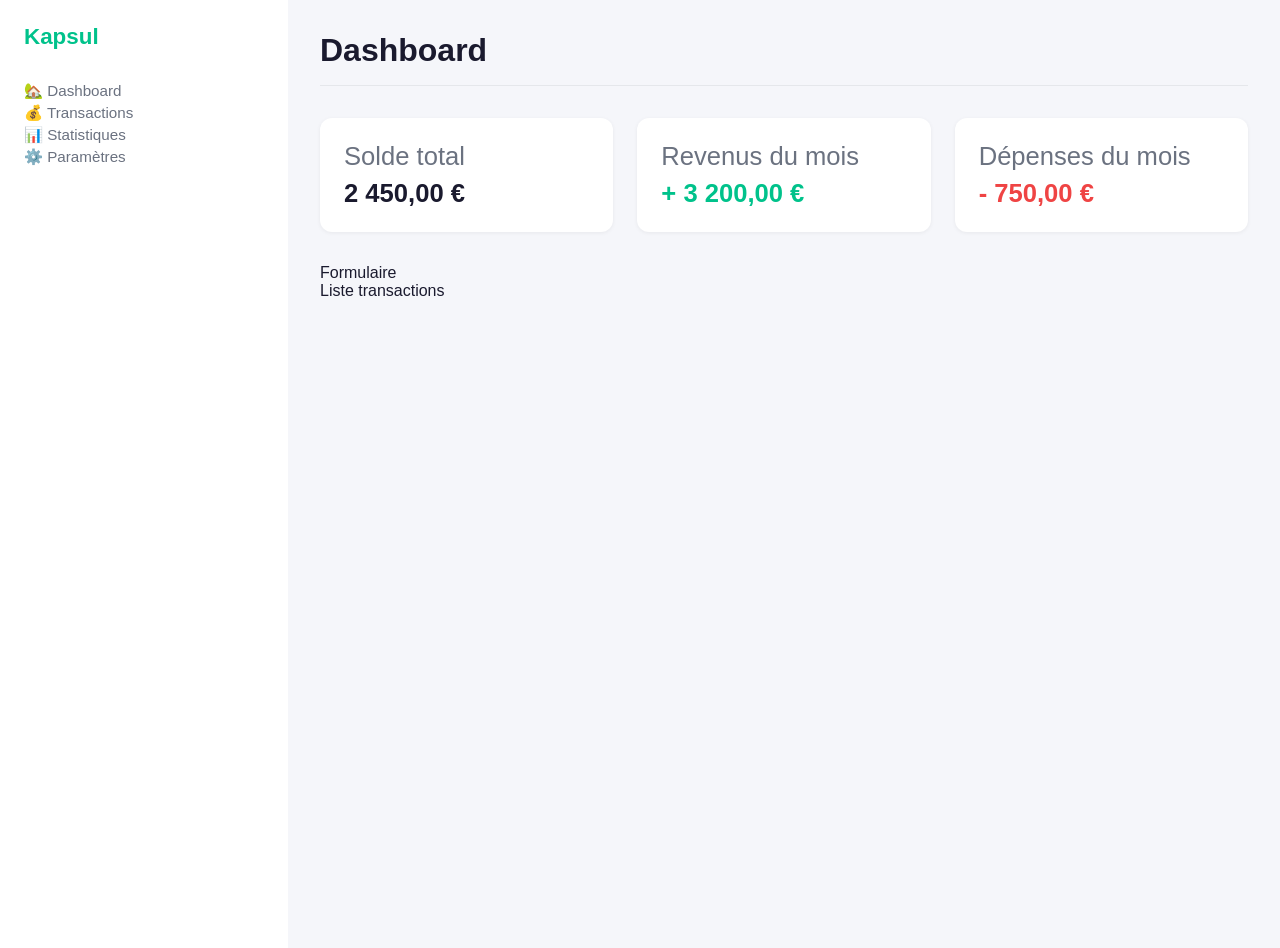
==== index.html @ 9578c9a0 "first step index.html and style.css" ====
<!doctype html>
<html lang="fr">
  <head>
    <meta charset="UTF-8" />
    <meta name="viewport" content="width=device-width, initial-scale=1.0" />
    <title>Kapsul | Home</title>
    <link rel="stylesheet" href="style.css" />
  </head>
  <body>
    <div class="app">
      <aside class="sidebar">
        <h2>Kapsul</h2>
        <ul>
          <li>🏡 Dashboard</li>
          <li>💰 Transactions</li>
          <li>📊 Statistiques</li>
          <li>⚙️ Paramètres</li>
        </ul>
      </aside>
      <div class="content">
        <header class="topbar">
          <h1>Dashboard</h1>
        </header>
        <main>
          <section class="summary">
            <div class="card">
              <span class="card-label">Solde total</span>
              <span class="card-amount">2 450,00 €</span>
            </div>
            <div class="card">
              <span class="card-label">Revenus du mois</span>
              <span class="card-amount income">+ 3 200,00 €</span>
            </div>
            <div class="card">
              <span class="card-label">Dépenses du mois</span>
              <span class="card-amount expense">- 750,00 €</span>
            </div>
          </section>
          <section>Formulaire</section>
          <section>Liste transactions</section>
        </main>
      </div>
    </div>
    <footer></footer>
  </body>
</html>
---- style.css ----
* {
  padding: 0;
  margin: 0;
}

:root {
  --background: #f5f6fa;
  --sidebar: white;
  --main-color: #00c28b;
  --main-color-font: #1a1a2e;
  --second-color-font: #6b7280;
}

body {
  background-color: var(--background);
  font-family: "Inter", sans-serif;
  color: var(--main-color-font);
}

.app {
  display: flex;
}

.sidebar {
  width: 240px;
  height: 100vh;
  background-color: var(--sidebar);
  padding: 1.5rem;
}

.sidebar h2 {
  color: var(--main-color);
  font-size: 1.4rem;
  margin-bottom: 2rem;
}

.sidebar ul {
  list-style: none;
}

.sidebar ul li {
  padding: 0.75rem 1 rem;
  border-radius: 8px;
  cursor: pointer;
  color: var(--second-color-font);
  font-size: 0.95rem;
  margin-bottom: 0.25rem;
}

.sidebar ul li:hover {
  background-color: #f0fdf9;
  color: var(--main-color);
}

.content {
  flex: 1;
  padding: 2rem;
}

.topbar {
  border-bottom: 1px solid #e5e7eb;
  padding-bottom: 1rem;
  margin-bottom: 2rem;
}

.summary {
  display: flex;
  gap: 1.5rem;
  margin-bottom: 2rem;
}

.card {
  background-color: white;
  border-radius: 12px;
  padding: 1.5rem;
  flex: 1;
  display: flex;
  flex-direction: column;
  gap: 0.5rem;
  box-shadow: 0 1px 4px rgba(0, 0, 0, 0.06);
}

.card-label {
  font-size: 1.6rem;
  color: var(--second-color-font);
}

.card-amount {
  font-size: 1.6rem;
  font-weight: 700;
}

.income {
  color: var(--main-color);
}

.expense {
  color: #ef4444;
}
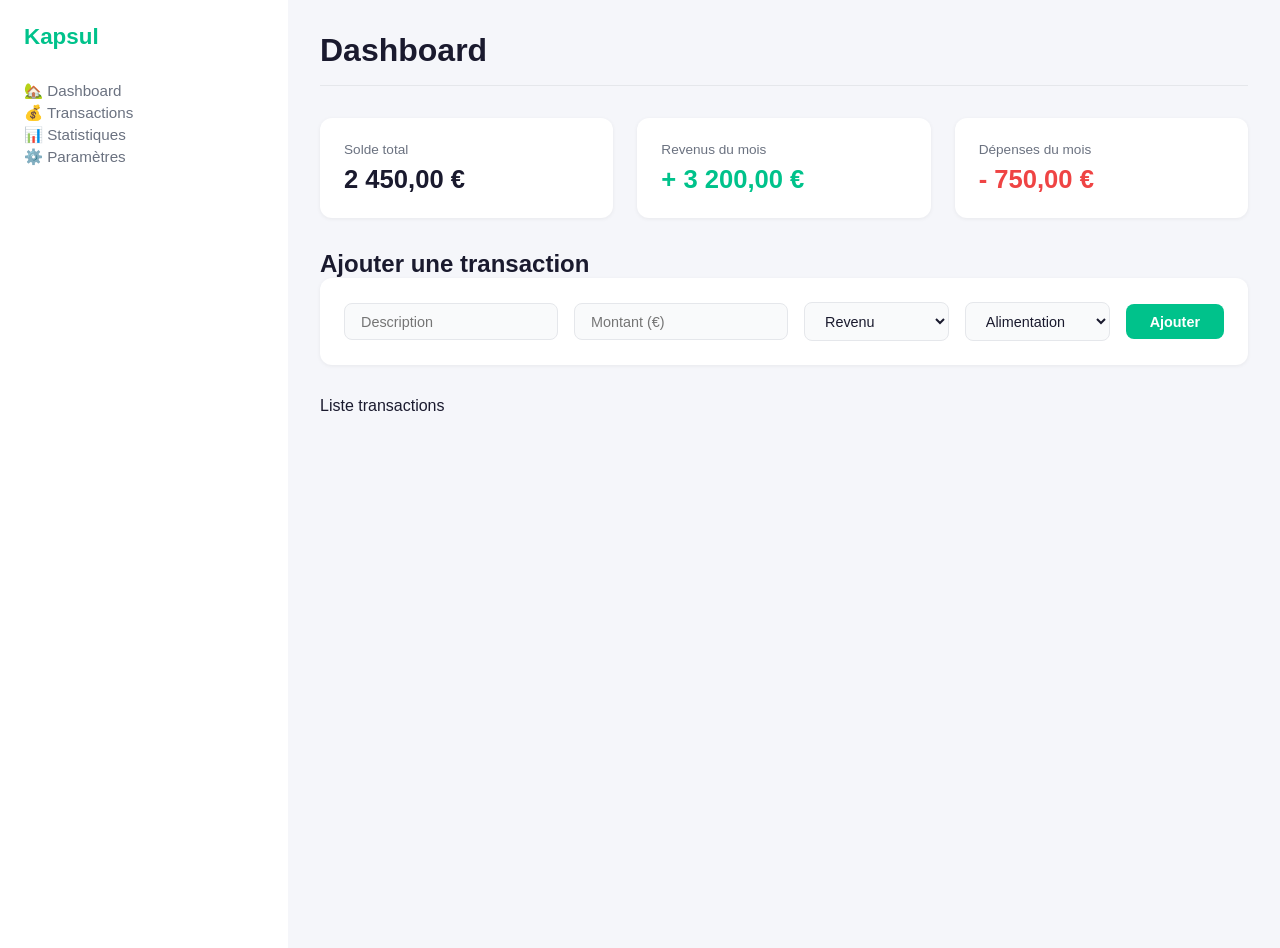
==== commit 7a4608b8: "update part transactions" ====
--- a/index.html
+++ b/index.html
@@ -36,7 +36,26 @@
               <span class="card-amount expense">- 750,00 €</span>
             </div>
           </section>
-          <section>Formulaire</section>
+          <section class="form-section">
+            <h2>Ajouter une transaction</h2>
+            <div class="form-div">
+              <input type="text" id="description" placeholder="Description" />
+              <input type="number" id="montant" placeholder="Montant (€)" />
+              <select id="type">
+                <option value="income">Revenu</option>
+                <option value="expense">Dépense</option>
+              </select>
+              <select id="categorie">
+                <option value="alimentation">Alimentation</option>
+                <option value="logement">Logement</option>
+                <option value="transport">Transport</option>
+                <option value="salaire">Salaire</option>
+                <option value="loisirs">Loisirs</option>
+                <option value="autre">Autres</option>
+              </select>
+              <button id="button-add">Ajouter</button>
+            </div>
+          </section>
           <section>Liste transactions</section>
         </main>
       </div>
--- a/style.css
+++ b/style.css
@@ -81,7 +81,7 @@
 }
 
 .card-label {
-  font-size: 1.6rem;
+  font-size: 0.85rem;
   color: var(--second-color-font);
 }
 
@@ -97,3 +97,40 @@
 .expense {
   color: #ef4444;
 }
+
+.form-div {
+  display: flex;
+  gap: 1rem;
+  align-items: center;
+  background-color: white;
+  padding: 1.5rem;
+  border-radius: 12px;
+  box-shadow: 0 1px 4px rgba(0, 0, 0, 0.06);
+  margin-bottom: 2rem;
+}
+
+.form-div input,
+.form-div select {
+  padding: 0.6rem 1rem;
+  border: 1px solid #e5e7eb;
+  border-radius: 8px;
+  font-size: 0.9rem;
+  color: var(--main-color-font);
+  background-color: #f9fafb;
+  flex: 1;
+}
+
+.form-div button {
+  padding: 0.6rem 1.5rem;
+  background-color: var(--main-color);
+  color: white;
+  border: none;
+  border-radius: 8px;
+  font-size: 0.9rem;
+  font-weight: 600;
+  cursor: pointer;
+}
+
+.form-div button:hover {
+  background-color: #00a876;
+}
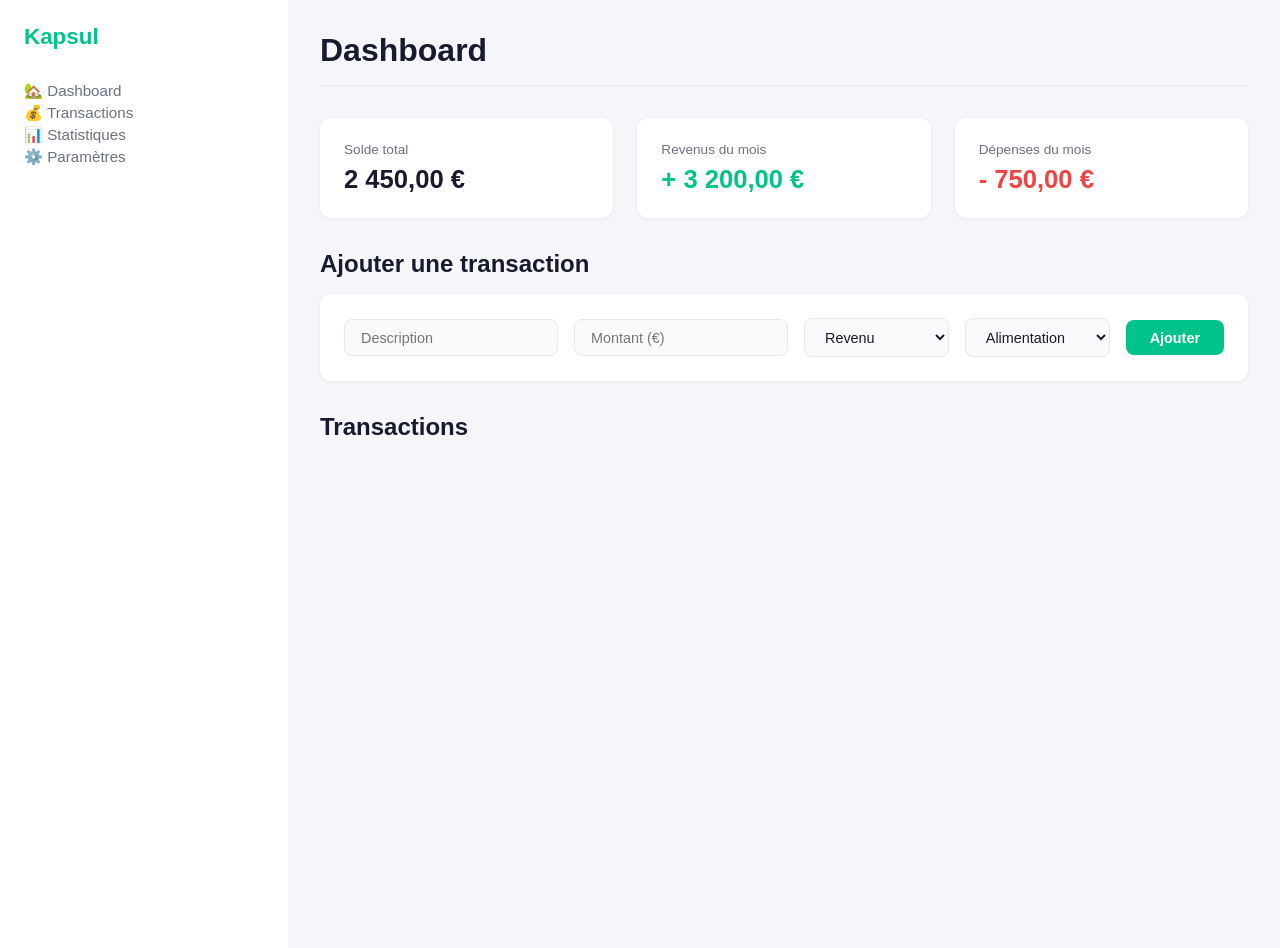
==== commit 1e6ad8a6: "add button for register transactions" ====
--- a/index.html
+++ b/index.html
@@ -56,10 +56,14 @@
               <button id="button-add">Ajouter</button>
             </div>
           </section>
-          <section>Liste transactions</section>
+          <section class="transactions-section">
+            <h2>Transactions</h2>
+            <div id="transactions-list"></div>
+          </section>
         </main>
       </div>
     </div>
     <footer></footer>
+    <script src="script.js"></script>
   </body>
 </html>
--- a/style.css
+++ b/style.css
@@ -98,6 +98,10 @@
   color: #ef4444;
 }
 
+.form-section h2 {
+  margin-bottom: 1rem;
+}
+
 .form-div {
   display: flex;
   gap: 1rem;
@@ -134,3 +138,17 @@
 .form-div button:hover {
   background-color: #00a876;
 }
+
+.transactions-section h2 {
+  margin-bottom: 1rem;
+}
+
+.transaction-item {
+  display: flex;
+  justify-content: space-between;
+  padding: 1rem 1.5rem;
+  background-color: white;
+  border-radius: 10px;
+  margin-bottom: 0.75rem;
+  box-shadow: 0 1px 4px rgba(0, 0, 0, 0.06);
+}
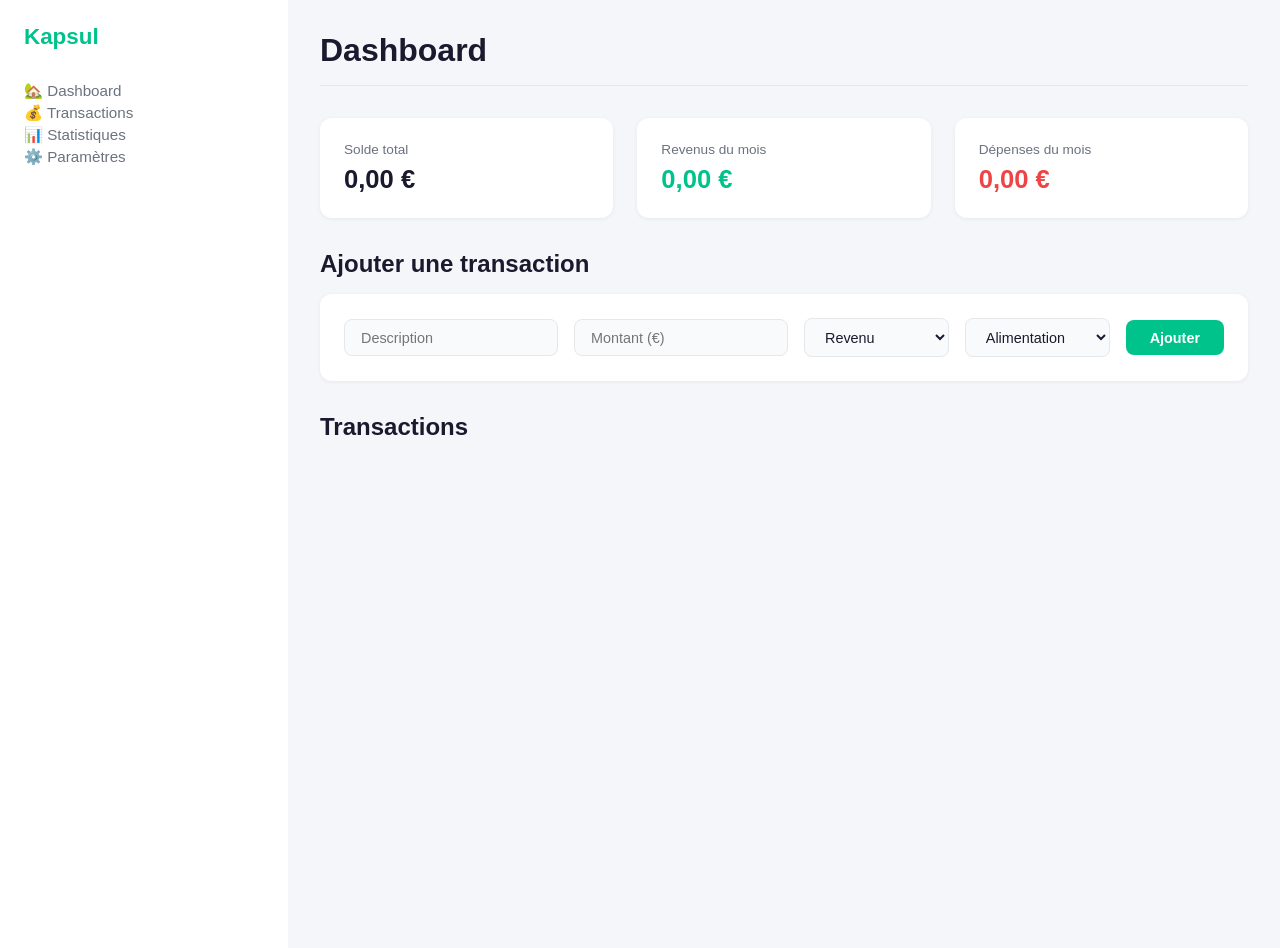
==== commit 783ccd5d: "add file JS and minor update on html and css" ====
--- a/index.html
+++ b/index.html
@@ -25,15 +25,17 @@
           <section class="summary">
             <div class="card">
               <span class="card-label">Solde total</span>
-              <span class="card-amount">2 450,00 €</span>
+              <span class="card-amount" id="solde-total">0,00 €</span>
             </div>
             <div class="card">
               <span class="card-label">Revenus du mois</span>
-              <span class="card-amount income">+ 3 200,00 €</span>
+              <span class="card-amount income" id="total-revenus">0,00 €</span>
             </div>
             <div class="card">
               <span class="card-label">Dépenses du mois</span>
-              <span class="card-amount expense">- 750,00 €</span>
+              <span class="card-amount expense" id="total-depenses"
+                >0,00 €</span
+              >
             </div>
           </section>
           <section class="form-section">
@@ -51,7 +53,7 @@
                 <option value="transport">Transport</option>
                 <option value="salaire">Salaire</option>
                 <option value="loisirs">Loisirs</option>
-                <option value="autre">Autres</option>
+                <option value="autres">Autres</option>
               </select>
               <button id="button-add">Ajouter</button>
             </div>
--- a/style.css
+++ b/style.css
@@ -152,3 +152,12 @@
   margin-bottom: 0.75rem;
   box-shadow: 0 1px 4px rgba(0, 0, 0, 0.06);
 }
+
+.transaction-item span {
+  flex: 1;
+  text-align: left;
+}
+
+.transaction-item span:last-child {
+  text-align: right;
+}
